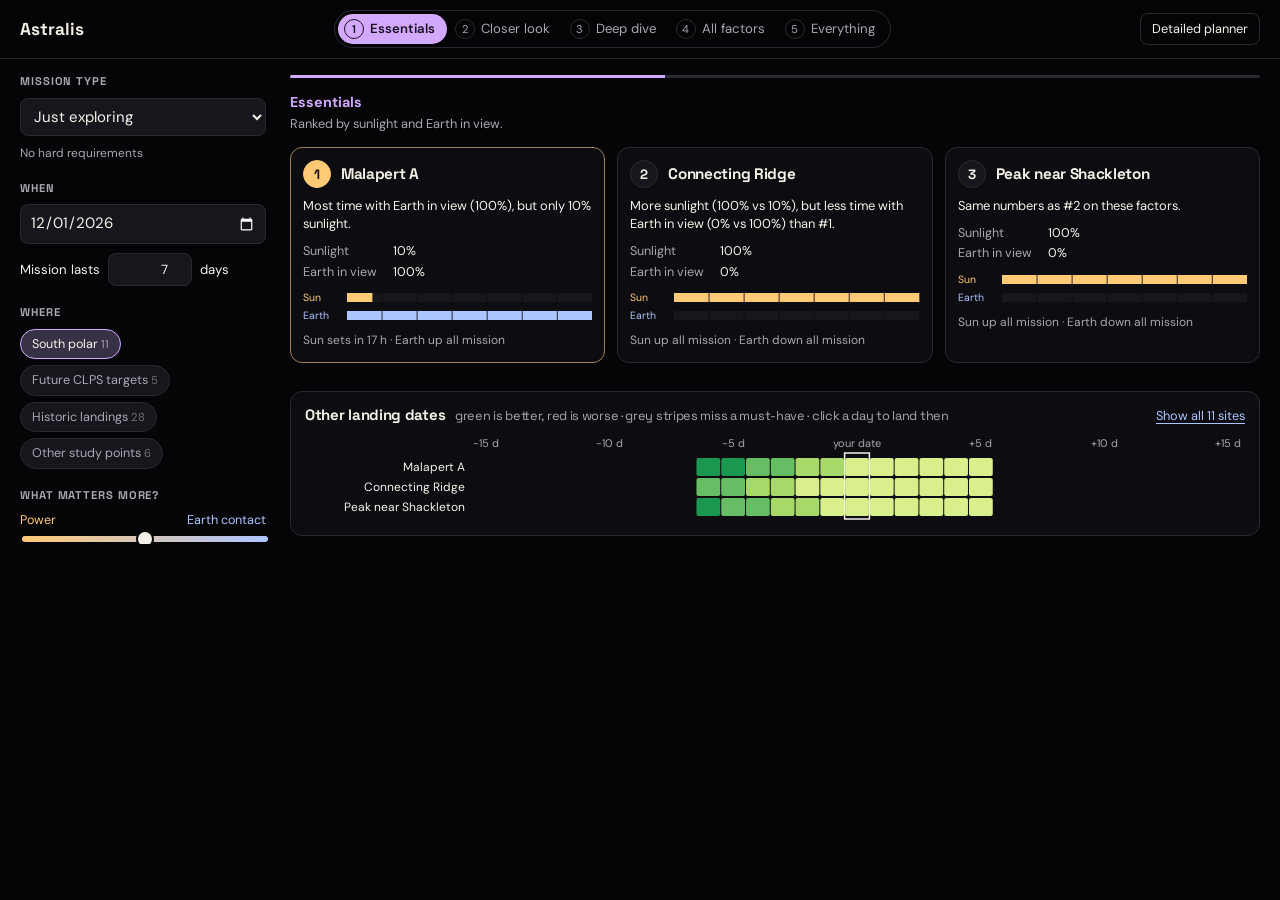
==== explore.html @ e81fb404 "Add Astralis Trade-off Explorer" ====
<!doctype html>
<html lang="en">
<head>
  <meta charset="utf-8">
  <meta name="viewport" content="width=device-width, initial-scale=1">
  <title>Astralis Trade-off Explorer</title>
  <meta name="description" content="Compare lunar landing sites and dates by sunlight and Earth contact, with as much detail as you need.">
  <link rel="icon" href="data:image/svg+xml,%3Csvg xmlns='http://www.w3.org/2000/svg' viewBox='0 0 32 32'%3E%3Ccircle cx='16' cy='16' r='13' fill='%23d3a9ff'/%3E%3Ccircle cx='21' cy='12' r='4' fill='%23050507'/%3E%3C/svg%3E">
  <link rel="stylesheet" href="./explore.css">
  <script type="module" src="./explore.mjs"></script>
</head>
<body>
  <header class="bar">
    <a class="brand" href="./explore.html">Astralis</a>
    <nav class="levels" id="levels" aria-label="Detail level"></nav>
    <a class="ghost" href="./index.html">Detailed planner</a>
  </header>

  <main class="layout">
    <aside class="rail" aria-label="Mission settings">
      <section>
        <h2><label for="presets">Mission type</label></h2>
        <select id="presets"></select>
        <p class="needs" id="needs"></p>
      </section>

      <section>
        <h2>When</h2>
        <input id="date" type="date" value="2026-12-01" required aria-label="Landing date">
        <label class="field" data-min-level="5">Landing time (UTC) <input id="time" type="time" value="00:00" required></label>
        <label class="duration">Mission lasts <input id="duration" type="number" min="0.25" max="60" step="0.25" value="7" required> days</label>
      </section>

      <section>
        <h2>Where</h2>
        <div class="chips" id="regions" role="group" aria-label="Site groups"></div>
        <label class="switch" data-min-level="5"><input id="terrain" type="checkbox" checked> LOLA terrain horizon <small>Off uses a 0° reference plane</small></label>
      </section>

      <section>
        <h2>What matters more?</h2>
        <label class="priority">
          <span class="ends"><span>Power</span><span>Earth contact</span></span>
          <input id="weight" type="range" min="0" max="100" step="5" value="50" aria-label="Priority between power and Earth contact">
        </label>
      </section>

      <section data-min-level="2">
        <h2>Must have</h2>
        <label class="range"><span>Sunlight at least <output id="req-sun-out"></output></span><input id="req-sun" type="range" min="0" max="100" step="5" value="0"></label>
        <label class="range"><span>Earth in view at least <output id="req-earth-out"></output></span><input id="req-earth" type="range" min="0" max="100" step="5" value="0"></label>
        <label class="range"><span>Darkness at most <output id="req-dark-out"></output></span><input id="req-dark" type="range" min="0" max="120" step="4" value="120"></label>
        <label class="range"><span>Earth gap at most <output id="req-blackout-out"></output></span><input id="req-blackout" type="range" min="0" max="120" step="4" value="120"></label>
      </section>
    </aside>

    <section class="stage" aria-labelledby="level-name">
      <div class="progress" id="progress" hidden><span></span></div>
      <p class="level-line"><strong id="level-name"></strong> <span class="muted" id="level-criteria"></span></p>
      <p class="note" id="note" aria-live="polite" hidden></p>
      <div class="suggestions" id="suggestions" aria-live="polite"><p class="muted">Loading lunar data…</p></div>

      <div class="options" id="options" data-min-level="2" data-max-level="4" aria-label="More options"></div>

      <div class="card" data-min-level="5">
        <div class="card-head">
          <h2>Trade-off map <span class="muted">up and right is better</span></h2>
          <div class="axis-picks" data-min-level="5">
            <label>X <select id="x-axis"></select></label>
            <label>Y <select id="y-axis"></select></label>
          </div>
        </div>
        <div class="chart-wrap" id="chart-wrap">
          <svg id="chart" role="img" aria-label="Trade-off map of the two most decisive factors"></svg>
          <div class="tooltip" id="tooltip" hidden></div>
        </div>
        <p class="legend"><span><i class="key top">1</i> suggested</span><span><i class="key front"></i> nothing beats it on both axes</span><span><i class="key fail"></i> misses a must-have</span><span class="muted">Click a dot to compare it.</span></p>
      </div>

      <div class="card">
        <div class="card-head"><h2>Other landing dates <span class="muted">green is better, red is worse · grey stripes miss a must-have · click a day to land then</span></h2><button type="button" class="link" id="heat-toggle"></button></div>
        <div class="heat-wrap"><svg id="heat" role="img" aria-label="Score of each site for landing dates 15 days either side"></svg></div>
      </div>

      <div class="card" data-min-level="5">
        <div class="card-head"><h2>All scenarios at this date</h2><button type="button" class="ghost" id="export">Export CSV</button></div>
        <div class="table-wrap"><table id="table"></table></div>
      </div>
    </section>
  </main>
</body>
</html>
---- explore.css ----
@font-face{font-family:"DM Sans";src:url("./assets/dm-sans.woff2") format("woff2");font-weight:400 700;font-display:swap}
@font-face{font-family:"Space Grotesk";src:url("./assets/space-grotesk.woff2") format("woff2");font-weight:400 700;font-display:swap}

:root{
  color-scheme:dark;
  --bg:#050507;--panel:#0d0d11;--raised:#16161c;--line:#2a2932;--text:#f5f1e8;--muted:#a9a6b2;
  --accent:#d3a9ff;--sun:#ffc975;--earth:#acc4ff;--both:#83dccb;--fail:#ff9fb2;
  font:400 15px/1.45 "DM Sans",system-ui,sans-serif;color:var(--text);background:var(--bg);
}
*{box-sizing:border-box}
[hidden]{display:none!important}
body{margin:0;background:var(--bg);min-height:100vh}
h2,h3{font-family:"Space Grotesk",sans-serif;letter-spacing:-.02em;margin:0;line-height:1.2}
h2{font-size:1rem}
h3{font-size:1.02rem}
p{margin:0}
button,input,select{font:inherit;color:inherit}
button{cursor:pointer}
:focus-visible{outline:2px solid var(--sun);outline-offset:2px}
.muted{color:var(--muted);font-size:.85rem;font-weight:400}
.small{font-size:.76rem}

/* Top bar with the detail funnel */
.bar{display:flex;align-items:center;gap:16px;padding:10px 20px;border-bottom:1px solid var(--line);position:sticky;top:0;z-index:5;background:color-mix(in srgb,var(--bg) 92%,transparent);backdrop-filter:blur(6px)}
.brand{font:700 1.15rem "Space Grotesk",sans-serif;color:var(--text);text-decoration:none}
.levels{display:flex;gap:2px;margin:0 auto;padding:3px;border:1px solid var(--line);border-radius:999px;overflow-x:auto;max-width:100%}
.levels button{display:flex;align-items:center;gap:6px;border:0;background:none;border-radius:999px;padding:5px 12px 5px 6px;color:var(--muted);white-space:nowrap;font-size:.88rem}
.levels .step{display:grid;place-items:center;width:20px;height:20px;border-radius:50%;border:1px solid var(--line);font-size:.75rem}
.levels button[aria-pressed="true"]{background:var(--accent);color:#17101f;font-weight:600}
.levels button[aria-pressed="true"] .step{border-color:#17101f}
.ghost{border:1px solid var(--line);background:none;border-radius:8px;padding:6px 11px;color:var(--text);text-decoration:none;font-size:.85rem;white-space:nowrap}
.ghost:hover{border-color:var(--muted)}

/* Layout */
.layout{display:grid;grid-template-columns:250px minmax(0,1fr);gap:20px;padding:16px 20px 40px;max-width:1380px;margin:0 auto;align-items:start}
.rail{position:sticky;top:70px;display:grid;gap:20px;max-height:calc(100vh - 86px);overflow:auto;padding-right:4px}
.rail section{display:grid;gap:9px}
.rail h2{font-size:.75rem;text-transform:uppercase;letter-spacing:.08em;color:var(--muted)}
.needs{font-size:.8rem;color:var(--muted)}
.duration{display:flex;align-items:center;gap:8px;font-size:.88rem}
.duration input{width:84px;background:var(--raised);border:1px solid var(--line);border-radius:8px;padding:6px 8px;text-align:right}
.field{display:grid;gap:4px;font-size:.85rem}
input[type="date"],input[type="time"],select{background:var(--raised);border:1px solid var(--line);border-radius:8px;padding:7px 9px;width:100%}
.chips{display:flex;flex-wrap:wrap;gap:6px}
.chips button{border:1px solid var(--line);background:var(--raised);border-radius:999px;padding:5px 11px;font-size:.84rem;color:var(--muted)}
.chips button[aria-checked="true"],.chips button[aria-pressed="true"]{border-color:var(--accent);color:var(--text);background:color-mix(in srgb,var(--accent) 18%,var(--raised))}
.chips .count{opacity:.6;font-size:.76rem}
.switch{display:flex;gap:8px;align-items:baseline;flex-wrap:wrap;font-size:.85rem;cursor:pointer}
.switch small{color:var(--muted);flex-basis:100%;padding-left:22px}
.range{display:grid;gap:3px;font-size:.85rem}
.range span{display:flex;justify-content:space-between;gap:8px}
input[type="range"]{width:100%;accent-color:var(--accent)}
.range input[type="range"]{appearance:none;-webkit-appearance:none;height:6px;border-radius:999px;margin:6px 0}
.range input[type="range"]::-webkit-slider-thumb{-webkit-appearance:none;width:16px;height:16px;border-radius:50%;background:var(--accent);border:2px solid var(--bg)}
.range input[type="range"]::-moz-range-thumb{width:14px;height:14px;border-radius:50%;background:var(--accent);border:2px solid var(--bg)}
.priority{display:grid;gap:4px}
.priority .ends{display:flex;justify-content:space-between;font-size:.84rem}
.priority .ends span:first-child{color:var(--sun)}
.priority .ends span:last-child{color:var(--earth)}
#weight{appearance:none;-webkit-appearance:none;height:6px;border-radius:999px;background:linear-gradient(90deg,var(--sun),var(--earth))}
#weight::-webkit-slider-thumb{-webkit-appearance:none;width:18px;height:18px;border-radius:50%;background:var(--text);border:2px solid var(--bg)}
#weight::-moz-range-thumb{width:16px;height:16px;border-radius:50%;background:var(--text);border:2px solid var(--bg)}

/* Stage */
.stage{display:grid;gap:14px;min-width:0}
.progress{height:3px;background:var(--line);border-radius:2px;overflow:hidden}
.progress span{display:block;height:100%;background:var(--accent);transition:width .2s}
.level-line{font-size:.95rem}
.level-line strong{color:var(--accent)}
.level-line .muted{display:block;margin-top:2px}
.note{font-size:.9rem;padding:9px 12px;border-left:3px solid var(--sun);background:var(--panel);border-radius:8px}

.suggestions{display:grid;grid-template-columns:repeat(auto-fit,minmax(240px,1fr));gap:12px}
.suggestion{background:var(--panel);border:1px solid var(--line);border-radius:12px;padding:12px;display:grid;gap:9px;align-content:start}
.suggestion.lead{border-color:color-mix(in srgb,var(--sun) 55%,var(--line))}
.suggestion.pick{border-top:3px solid var(--pick)}
.suggestion-head{display:flex;gap:10px;align-items:center}
.suggestion-head .title{display:grid;flex:1;min-width:0}
.suggestion-head .muted{font-size:.76rem}
.rank{display:grid;place-items:center;flex:none;width:28px;height:28px;border-radius:50%;background:var(--raised);border:1px solid var(--line);font:700 .9rem "Space Grotesk",sans-serif}
.lead .rank{background:var(--sun);color:#1b1407;border-color:var(--sun)}
.pick .rank{color:var(--pick);border-color:var(--pick)}
.unpin{border:0;background:none;color:var(--muted);font-size:1.2rem;line-height:1;padding:0 4px}
.reason{font-size:.86rem;line-height:1.4}
.reason.fail{color:var(--fail)}
.suggestion.fail{border-color:color-mix(in srgb,var(--fail) 45%,var(--line));background:color-mix(in srgb,var(--fail) 5%,var(--panel))}
.suggestion.fail .rank{color:var(--fail);border-color:color-mix(in srgb,var(--fail) 60%,transparent);background:none}
.suggestion.fail h3{color:var(--fail)}
.horizons{color:var(--muted)}
.horizons a{margin-right:6px}
.strip{display:grid;grid-template-columns:38px 1fr;gap:3px 6px;align-items:center}
.lane-row{width:100%;height:9px;display:block}
.strip-label{font-size:.7rem;color:var(--muted)}
.strip-label.sun{color:var(--sun)}
.strip-label.earth{color:var(--earth)}
.status{font-size:.8rem;color:var(--muted)}
.lane{fill:var(--raised)}
.lane-sun{fill:var(--sun)}
.lane-earth{fill:var(--earth)}
.day-tick{stroke:var(--panel);stroke-width:1}

.card{background:var(--panel);border:1px solid var(--line);border-radius:12px;padding:14px;min-width:0}
.card-head{display:flex;justify-content:space-between;align-items:baseline;gap:12px;flex-wrap:wrap;margin-bottom:8px}
.card-head h2 .muted{margin-left:6px}
.axis-picks{display:flex;gap:10px;flex-wrap:wrap;font-size:.8rem;color:var(--muted)}
.axis-picks select{width:auto;padding:4px 6px;font-size:.8rem}

buttonbutton.chart-wrap{position:relative}
#chart{display:block;width:100%;height:auto;overflow:visible}
.gridline{stroke:#1f1e26}
.tick{fill:var(--muted);font-size:11px;font-variant-numeric:tabular-nums}
.axis-title{font-size:12px;font-weight:600}
.axis-title.sun{fill:var(--sun)}
.axis-title.earth{fill:var(--earth)}
.front-line{fill:none;stroke:var(--accent);stroke-width:1.4;stroke-dasharray:3 3;opacity:.6}
.trail{fill:none;stroke:var(--muted);stroke-width:1.4;opacity:.45}
.trail.hot{stroke:var(--text);opacity:.8}
.dot{cursor:pointer;transition:transform .45s cubic-bezier(.3,.7,.2,1),opacity .3s;outline:none}
.dot .mark{fill:#55535f;stroke:var(--panel);stroke-width:1.5}
.dot.front .mark{fill:var(--accent)}
.dot.fail .mark{fill:color-mix(in srgb,var(--fail) 15%,var(--panel));stroke:var(--fail);stroke-dasharray:2 2;opacity:.8}
.dot.top .mark{fill:var(--sun);stroke:var(--panel);stroke-dasharray:none}
.dot.top.fail .mark{fill:var(--fail)}
.dot.picked .mark{stroke:var(--pick);stroke-width:3;stroke-dasharray:none}
.dot.hovered .mark,.dot:focus-visible .mark{stroke:var(--text);stroke-width:2}
.rank-text{font:700 11px "Space Grotesk",sans-serif;fill:#1b1407;pointer-events:none}
.dot-label{font-size:12px;fill:var(--text);pointer-events:none;transition:transform .45s cubic-bezier(.3,.7,.2,1),opacity .2s;paint-order:stroke;stroke:var(--panel);stroke-width:4px;stroke-linejoin:round}
.tooltip{position:absolute;left:0;top:0;z-index:3;display:grid;gap:2px;max-width:260px;padding:7px 10px;background:var(--raised);border:1px solid var(--line);border-radius:8px;font-size:.8rem;pointer-events:none}
.legend{display:flex;flex-wrap:wrap;gap:4px 16px;margin-top:6px;font-size:.78rem;color:var(--muted)}
.legend span{display:flex;align-items:center;gap:5px}
.key{display:inline-grid;place-items:center;width:11px;height:11px;border-radius:50%;font-style:normal}
.key.top{width:16px;height:16px;background:var(--sun);color:#1b1407;font:700 10px "Space Grotesk",sans-serif}
.key.front{background:var(--accent)}
.key.fail{border:1.5px dashed #6d6a78}

.heat-wrap{overflow-x:auto}
#heat{display:block}
.heat-label{fill:var(--text);font-size:12px}
.heat-label.fail{fill:var(--fail)}
.heat-cell{cursor:pointer}
.heat-cell:hover{stroke:var(--text);stroke-width:1.5}
.heat-now{fill:none;stroke:var(--text);stroke-width:1.5}

.table-wrap{overflow-x:auto}
table{border-collapse:collapse;width:100%;font-size:.82rem;font-variant-numeric:tabular-nums}
th,td{padding:6px 8px;text-align:right;border-bottom:1px solid var(--line);white-space:nowrap}
th:first-child,td:first-child{text-align:left}
th .sort{border:0;background:none;color:var(--muted);font-weight:600;padding:0}
tbody tr{cursor:pointer}
tbody tr:hover{background:var(--raised)}
tr.front td:first-child{color:var(--accent)}
tr.fail{background:color-mix(in srgb,var(--fail) 7%,transparent)}
tr.fail td:first-child{color:var(--fail)}

@media (max-width:860px){
  .layout{grid-template-columns:minmax(0,1fr);padding:12px 16px 32px}
  .rail{position:static;max-height:none}
  .bar{flex-wrap:wrap;padding:8px 16px}
  .levels{order:3;flex-basis:100%;margin:0}
  .levels .name{display:none}
  .levels button[aria-pressed="true"] .name{display:inline}
}
@media (prefers-reduced-motion:reduce){.dot,.dot-label{transition:none}}

/* Card facts: label and value pairs, no bars (the timeline strip carries the visual). */
.facts{display:grid;grid-template-columns:auto auto;justify-content:start;gap:2px 16px;margin:0;font-size:.84rem}
.facts dt{color:var(--muted);cursor:help}
.facts dd{margin:0;font-variant-numeric:tabular-nums}
.link{border:0;background:none;padding:0;color:var(--earth);font-size:.85rem;text-decoration:underline;text-underline-offset:3px;cursor:pointer;justify-self:start}
.link:hover{color:var(--sun)}

/* More options: collapsed list from Closer look onward. */
.options{display:grid;gap:2px}
.option{display:grid;align-items:center;gap:6px;padding:6px 8px;border:0;border-radius:8px;background:none;text-align:left;font-size:.84rem;width:100%;color:var(--text)}
.option.head{font-size:.72rem;text-transform:uppercase;letter-spacing:.06em;color:var(--muted);padding-bottom:2px}
.option.head span{cursor:help}
button.option{cursor:pointer}
button.option:hover{background:var(--raised)}
.option.fail{box-shadow:inset 2px 0 color-mix(in srgb,var(--fail) 70%,transparent)}
.option.fail .name strong{color:var(--fail)}
.option .name{display:grid;min-width:0}
.option .name strong{font-weight:600;white-space:nowrap;overflow:hidden;text-overflow:ellipsis}
.option .miss{color:var(--fail);font-size:.74rem}
.option .factor{padding:5px 8px;border-radius:6px;font-variant-numeric:tabular-nums}
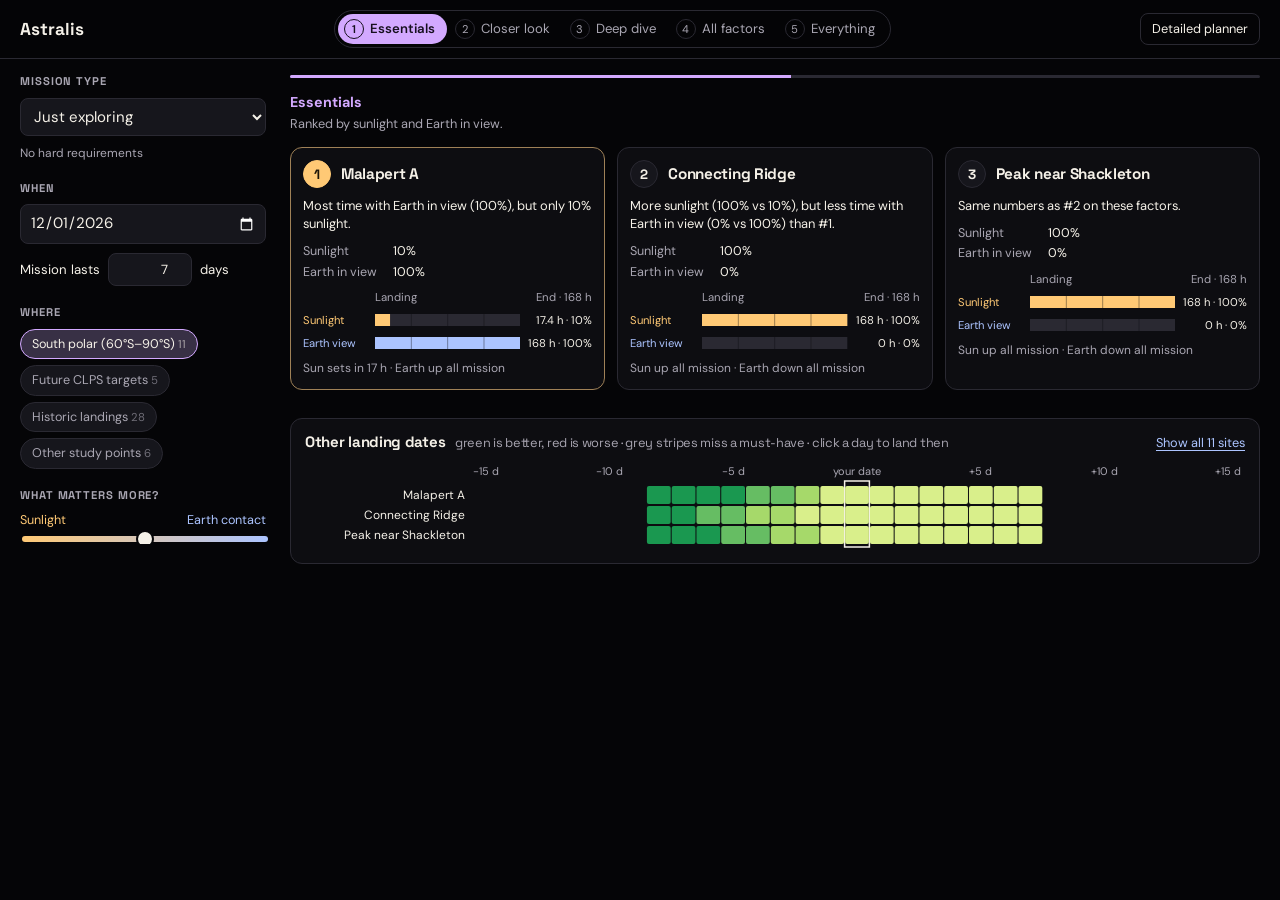
==== commit 4f6a8da1: "Release v1.4.0 — Deb: merge Trade-off Explorer and visual landing comparisons" ====
--- a/explore.html
+++ b/explore.html
@@ -3,10 +3,11 @@
 <head>
   <meta charset="utf-8">
   <meta name="viewport" content="width=device-width, initial-scale=1">
-  <title>Astralis Trade-off Explorer</title>
+  <title>Trade-off Explorer · Lunar Landing Site Navigator</title>
   <meta name="description" content="Compare lunar landing sites and dates by sunlight and Earth contact, with as much detail as you need.">
   <link rel="icon" href="data:image/svg+xml,%3Csvg xmlns='http://www.w3.org/2000/svg' viewBox='0 0 32 32'%3E%3Ccircle cx='16' cy='16' r='13' fill='%23d3a9ff'/%3E%3Ccircle cx='21' cy='12' r='4' fill='%23050507'/%3E%3C/svg%3E">
   <link rel="stylesheet" href="./explore.css">
+  <link rel="stylesheet" href="./mission-visuals.css?v=1.4.0">
   <script type="module" src="./explore.mjs"></script>
 </head>
 <body>
@@ -40,8 +41,8 @@
       <section>
         <h2>What matters more?</h2>
         <label class="priority">
-          <span class="ends"><span>Power</span><span>Earth contact</span></span>
-          <input id="weight" type="range" min="0" max="100" step="5" value="50" aria-label="Priority between power and Earth contact">
+          <span class="ends"><span>Sunlight</span><span>Earth contact</span></span>
+          <input id="weight" type="range" min="0" max="100" step="5" value="50" aria-label="Priority between sunlight and Earth contact">
         </label>
       </section>
 
--- a/explore.css
+++ b/explore.css
@@ -105,7 +105,7 @@
 .axis-picks{display:flex;gap:10px;flex-wrap:wrap;font-size:.8rem;color:var(--muted)}
 .axis-picks select{width:auto;padding:4px 6px;font-size:.8rem}
 
-buttonbutton.chart-wrap{position:relative}
+.chart-wrap{position:relative}
 #chart{display:block;width:100%;height:auto;overflow:visible}
 .gridline{stroke:#1f1e26}
 .tick{fill:var(--muted);font-size:11px;font-variant-numeric:tabular-nums}
--- a/mission-visuals.css
+++ b/mission-visuals.css
@@ -0,0 +1,31 @@
+.mission-strip{display:grid;grid-template-columns:64px minmax(35px,1fr) auto;gap:6px 8px;align-items:center;font-size:.75rem;font-variant-numeric:tabular-nums}
+.mission-strip-ruler{grid-column:2/-1;display:flex;justify-content:space-between;font-size:.76rem;color:var(--muted)}
+.mission-lane{width:100%;height:12px;display:block}
+.mission-lane-wrap{position:relative;min-width:0}
+.mission-lane-wrap .now{position:absolute;top:0;bottom:0;width:2px;background:var(--text);pointer-events:none}
+.mission-lane-base{fill:var(--line)}
+.mission-lane.sun,.mission-strip-label.sun,.mission-bar.sun,.tradeoff-label.sun{color:var(--sun)}
+.mission-lane.earth,.mission-strip-label.earth,.mission-bar.earth,.tradeoff-label.earth{color:var(--earth)}
+.mission-lane-on{fill:currentColor}
+.mission-lane-tick{stroke:var(--panel);stroke-width:1;opacity:.55}
+.mission-strip-total{white-space:nowrap;text-align:right;color:var(--text)}
+.mission-bar{display:grid;gap:5px;min-width:0;font-size:.8rem;font-variant-numeric:tabular-nums}
+.mission-bar-label{display:flex;justify-content:space-between;gap:10px;align-items:baseline;flex-wrap:wrap}
+.mission-bar-label span{color:var(--muted)}
+.mission-bar-track{height:7px;background:var(--line);border-radius:2px;overflow:hidden}
+.mission-bar-track>span{display:block;height:100%;background:currentColor}
+.mission-slope{display:inline-flex;gap:6px;align-items:center;font-size:.78rem;color:var(--muted)}
+.mission-slope svg{width:34px;height:24px;flex:none}
+.slope-reference{fill:none;stroke:var(--muted);stroke-dasharray:3 3;opacity:.6}
+.slope-surface{fill:none;stroke:var(--text);stroke-width:2}
+.mission-tradeoff{max-width:900px;margin:12px auto}
+.mission-tradeoff>svg{width:100%;height:auto;overflow:visible}
+.mission-tradeoff>p{font-size:.8rem}
+.tradeoff-grid{fill:none;stroke:var(--line)}
+.tradeoff-tick{fill:var(--muted);font:12px 'DM Sans',sans-serif;font-variant-numeric:tabular-nums}
+.tradeoff-label{fill:currentColor;font:12px 'DM Sans',sans-serif}
+.tradeoff-point{cursor:pointer}
+.tradeoff-point circle{fill:var(--accent);stroke:var(--panel);stroke-width:2}
+.tradeoff-point text{fill:var(--bg);font:700 11px 'DM Sans',sans-serif;pointer-events:none}
+.tradeoff-point:focus-visible circle,.tradeoff-point:hover circle{stroke:var(--text);stroke-width:3}
+@media(max-width:700px){.mission-tradeoff{overflow:auto}.mission-tradeoff>svg{min-width:540px}}
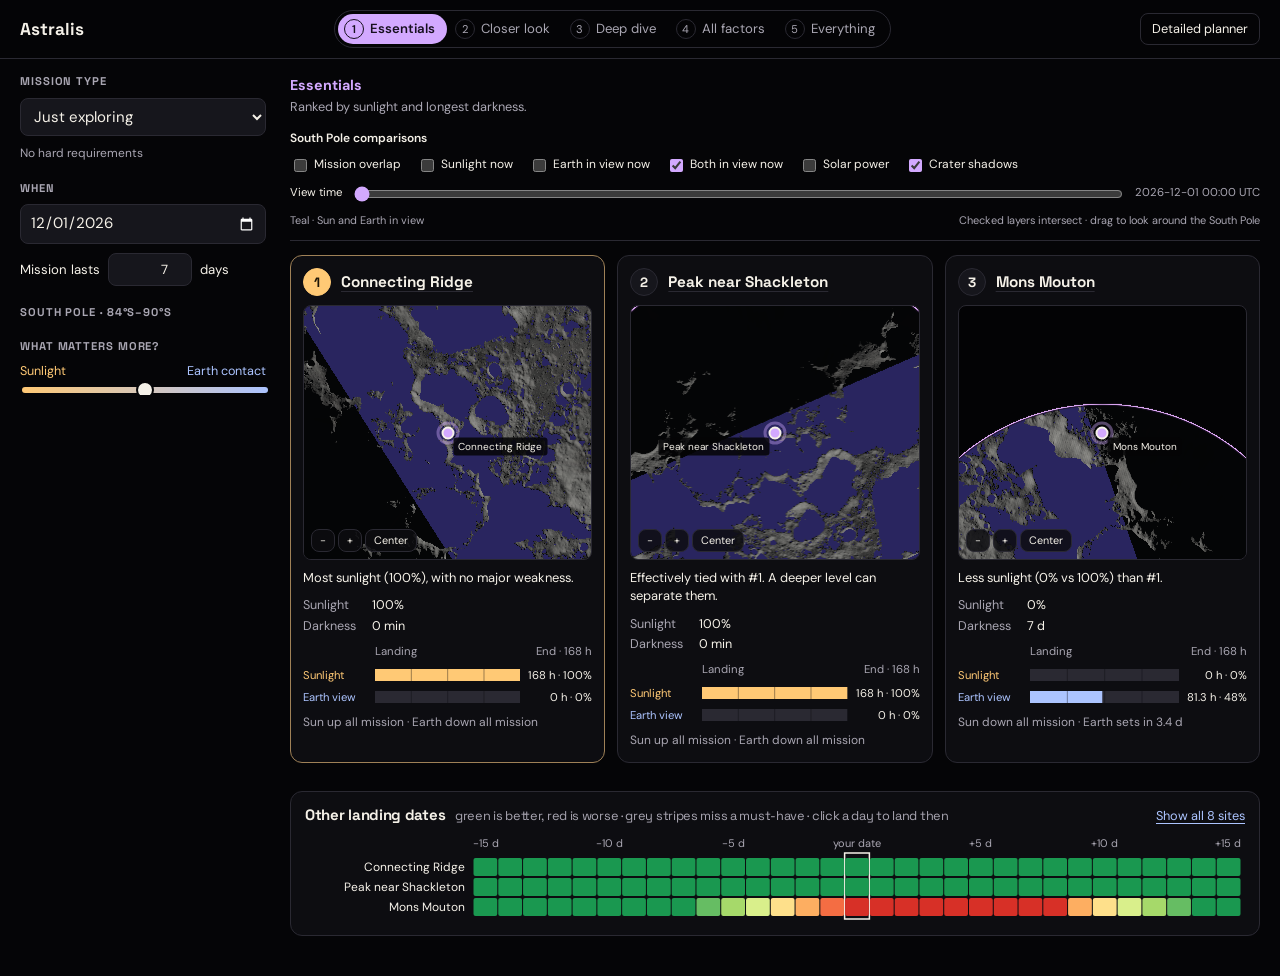
==== commit 64226d82: "Release v1.5.0 — Deb: South Pole comparison viewers in every Explorer tab" ====
--- a/explore.html
+++ b/explore.html
@@ -7,7 +7,7 @@
   <meta name="description" content="Compare lunar landing sites and dates by sunlight and Earth contact, with as much detail as you need.">
   <link rel="icon" href="data:image/svg+xml,%3Csvg xmlns='http://www.w3.org/2000/svg' viewBox='0 0 32 32'%3E%3Ccircle cx='16' cy='16' r='13' fill='%23d3a9ff'/%3E%3Ccircle cx='21' cy='12' r='4' fill='%23050507'/%3E%3C/svg%3E">
   <link rel="stylesheet" href="./explore.css">
-  <link rel="stylesheet" href="./mission-visuals.css?v=1.4.0">
+  <link rel="stylesheet" href="./mission-visuals.css?v=1.5.0">
   <script type="module" src="./explore.mjs"></script>
 </head>
 <body>
@@ -33,9 +33,7 @@
       </section>
 
       <section>
-        <h2>Where</h2>
-        <div class="chips" id="regions" role="group" aria-label="Site groups"></div>
-        <label class="switch" data-min-level="5"><input id="terrain" type="checkbox" checked> LOLA terrain horizon <small>Off uses a 0° reference plane</small></label>
+        <h2>South Pole · 84°S–90°S</h2>
       </section>
 
       <section>
@@ -59,6 +57,24 @@
       <div class="progress" id="progress" hidden><span></span></div>
       <p class="level-line"><strong id="level-name"></strong> <span class="muted" id="level-criteria"></span></p>
       <p class="note" id="note" aria-live="polite" hidden></p>
+      <section id="explorer-map-tools" class="explorer-map-tools" aria-label="Comparison map layers">
+        <fieldset class="explorer-layers">
+          <legend>South Pole comparisons</legend>
+          <label><input id="explorer-overlap" type="checkbox"> Mission overlap</label>
+          <label><input id="explorer-sun" type="checkbox"> Sunlight now</label>
+          <label><input id="explorer-earth" type="checkbox"> Earth in view now</label>
+          <label><input id="explorer-both" type="checkbox" checked> Both in view now</label>
+          <label><input id="explorer-power" type="checkbox"> Solar power</label>
+          <label><input id="explorer-shadows" type="checkbox" checked> Crater shadows</label>
+        </fieldset>
+        <div class="explorer-time"><label for="map-time">View time</label><input id="map-time" type="range" min="0" max="168" step="0.25" value="0"><output id="map-time-label" for="map-time"></output></div>
+        <div class="explorer-map-key"><span id="map-layer-legend"></span><span id="map-layer-status" role="status"></span></div>
+      </section>
+      <section id="explorer-journey" hidden aria-label="Selected landing site Surface view">
+        <div class="journey-heading"><button id="journey-back" class="ghost" type="button">← Three-site comparison</button><h2 id="journey-title"></h2></div>
+        <div id="journey-view"></div>
+        <p id="journey-status" class="muted" role="status"></p>
+      </section>
       <div class="suggestions" id="suggestions" aria-live="polite"><p class="muted">Loading lunar data…</p></div>
 
       <div class="options" id="options" data-min-level="2" data-max-level="4" aria-label="More options"></div>
@@ -75,7 +91,7 @@
           <svg id="chart" role="img" aria-label="Trade-off map of the two most decisive factors"></svg>
           <div class="tooltip" id="tooltip" hidden></div>
         </div>
-        <p class="legend"><span><i class="key top">1</i> suggested</span><span><i class="key front"></i> nothing beats it on both axes</span><span><i class="key fail"></i> misses a must-have</span><span class="muted">Click a dot to compare it.</span></p>
+        <p class="legend"><span><i class="key top">1</i> suggested</span><span><i class="key front"></i> nothing beats it on both axes</span><span><i class="key fail"></i> misses a must-have</span><span class="muted">Select a site to descend to its surface.</span></p>
       </div>
 
       <div class="card">
--- a/explore.css
+++ b/explore.css
@@ -63,6 +63,38 @@
 
 /* Stage */
 .stage{display:grid;gap:14px;min-width:0}
+.explorer-map-tools{display:grid;gap:9px;border-bottom:1px solid var(--line);padding-bottom:12px}
+.explorer-layers{display:flex;flex-wrap:wrap;gap:7px 16px;border:0;padding:0;margin:0;font-size:.8rem}
+.explorer-layers legend{font-weight:600;padding:0 0 8px}
+.explorer-layers label{display:flex;align-items:center;gap:4px;cursor:pointer}
+.explorer-layers input{accent-color:var(--accent)}
+.explorer-time{display:flex;align-items:center;gap:10px;font-size:.76rem}
+.explorer-time input{flex:1;min-width:60px}
+.explorer-time output{white-space:nowrap;color:var(--muted)}
+.explorer-map-key{display:flex;flex-wrap:wrap;gap:5px 16px;justify-content:space-between;font-size:.73rem;color:var(--muted)}
+#map-layer-legend{display:flex;align-items:center;gap:4px}
+.explorer-ramp{display:inline-block;width:80px;height:7px;border-radius:3px}
+.explorer-map{position:relative;height:255px;overflow:hidden;border:1px solid var(--line);border-radius:8px;background:#030305;isolation:isolate}
+.explorer-moon,.explorer-features{position:absolute;inset:0;width:100%;height:100%;touch-action:none}
+.explorer-features{pointer-events:none}
+.explorer-map-controls{position:absolute;bottom:7px;left:7px;display:flex;gap:3px}
+.explorer-map-controls button{font-size:.72rem;padding:3px 8px;background:#0d0d11d9}
+.explorer-markers{position:absolute;inset:0;pointer-events:none}
+.explorer-markers .pin{position:absolute;left:var(--x);top:var(--y);pointer-events:auto;transform:translate(-50%,-50%);border:2px solid var(--text);border-radius:50%;width:13px;height:13px;padding:0;background:var(--accent)}
+.explorer-markers .pin-text{position:absolute;left:10px;top:9px;white-space:nowrap;background:#050507d9;padding:2px 5px;border-radius:3px;font-size:.67rem;color:var(--text)}
+.explorer-markers .pin.selected{outline:3px solid #d3a9ff66;outline-offset:2px}
+.explorer-markers .pin.flip .pin-text{left:auto;right:10px}
+.explorer-pole{position:absolute;pointer-events:none;font-size:0}
+.site-visit{border:0;padding:0;color:inherit;background:none;text-align:left;font:inherit;text-decoration:underline;text-decoration-color:var(--line);text-underline-offset:4px}
+.site-visit:hover{color:var(--accent)}
+.journey-heading{display:flex;align-items:center;gap:16px;margin-bottom:10px;flex-wrap:wrap}
+#journey-view{height:clamp(355px,43vw,625px);border:1px solid var(--line);border-radius:12px;overflow:hidden;background:#030305}
+#journey-view iframe{display:block;width:100%;height:100%;border:0}
+#journey-status{padding-top:7px}
+.map-error{position:absolute;inset:30% 15px auto;font-size:.8rem;color:var(--muted)}
+.map-pending{position:absolute;top:7px;left:7px;padding:3px 7px;background:#050507e6;border-radius:3px;font-size:.7rem;color:var(--muted);pointer-events:none}
+.explorer-map[data-calculating="true"] .explorer-moon{opacity:.45}
+@media(max-width:600px){.explorer-time{flex-wrap:wrap}.explorer-time output{flex-basis:100%}.explorer-map{height:300px}}
 .progress{height:3px;background:var(--line);border-radius:2px;overflow:hidden}
 .progress span{display:block;height:100%;background:var(--accent);transition:width .2s}
 .level-line{font-size:.95rem}
